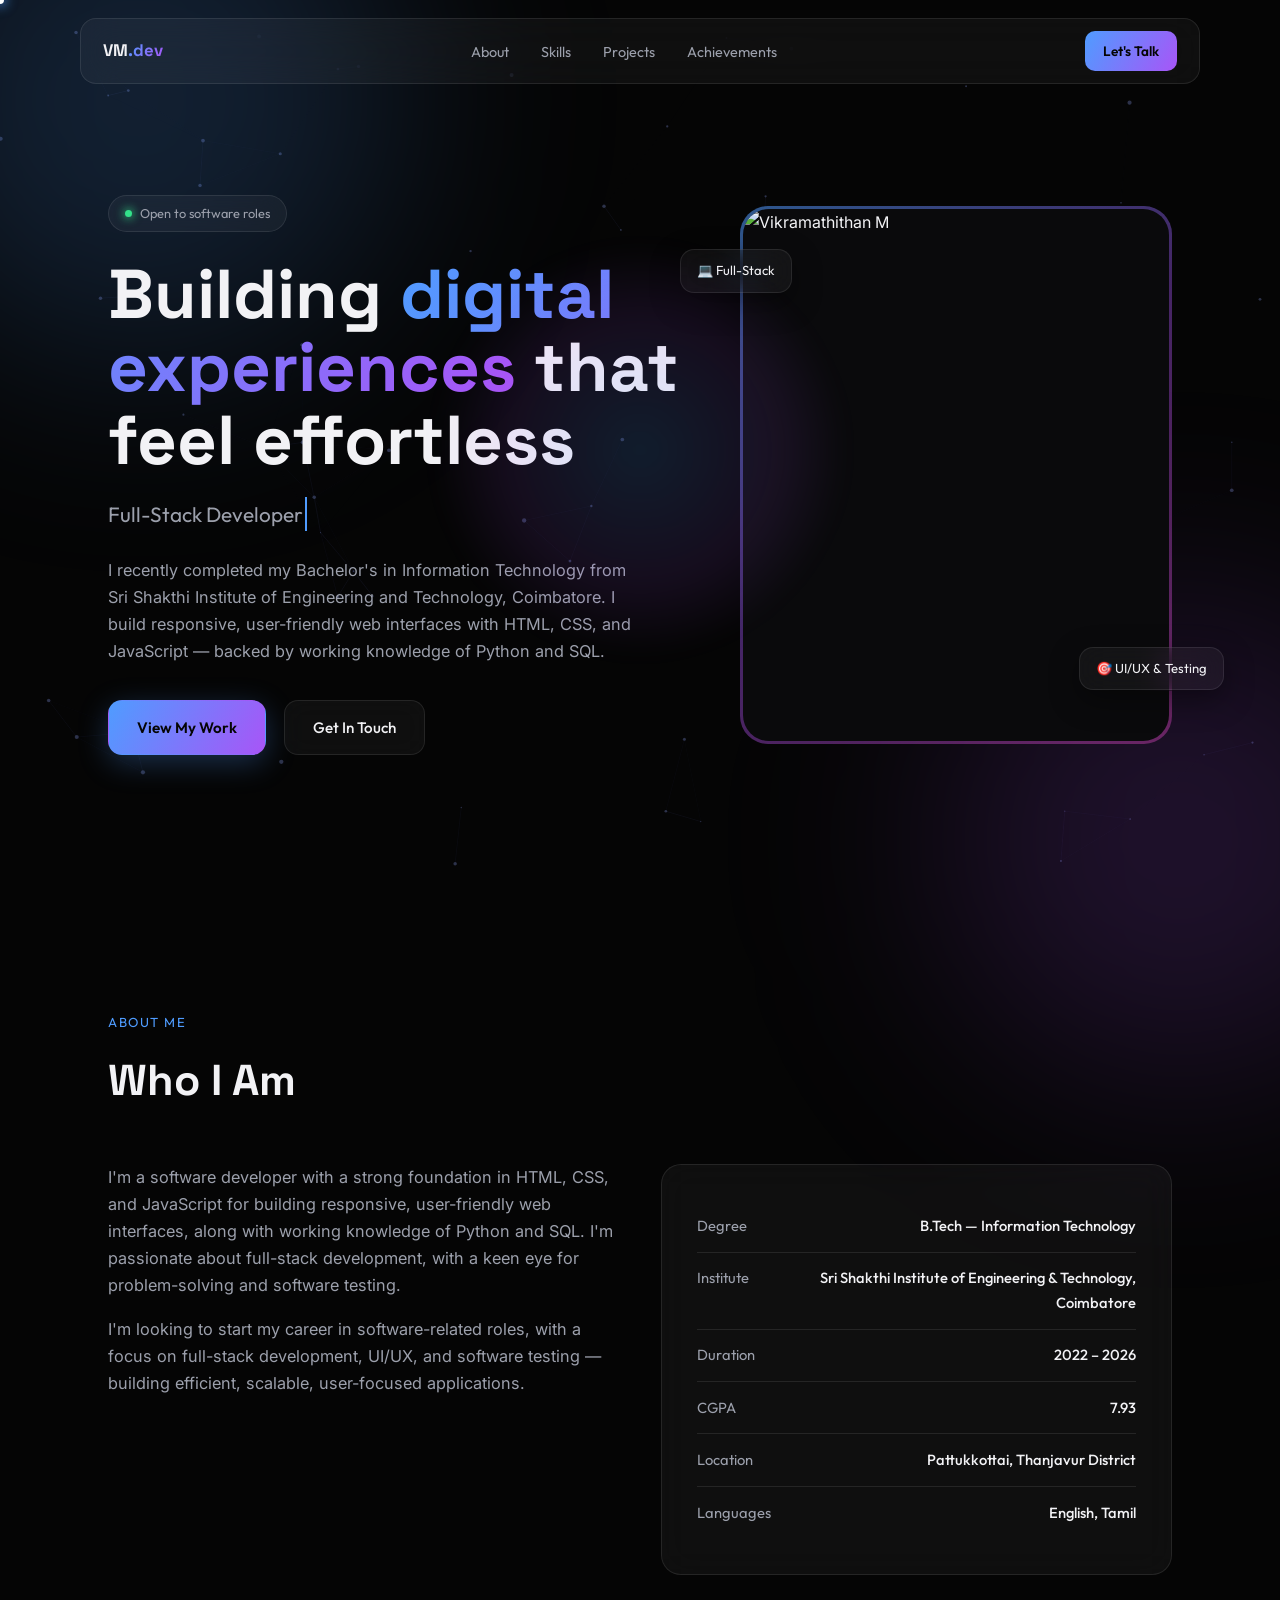
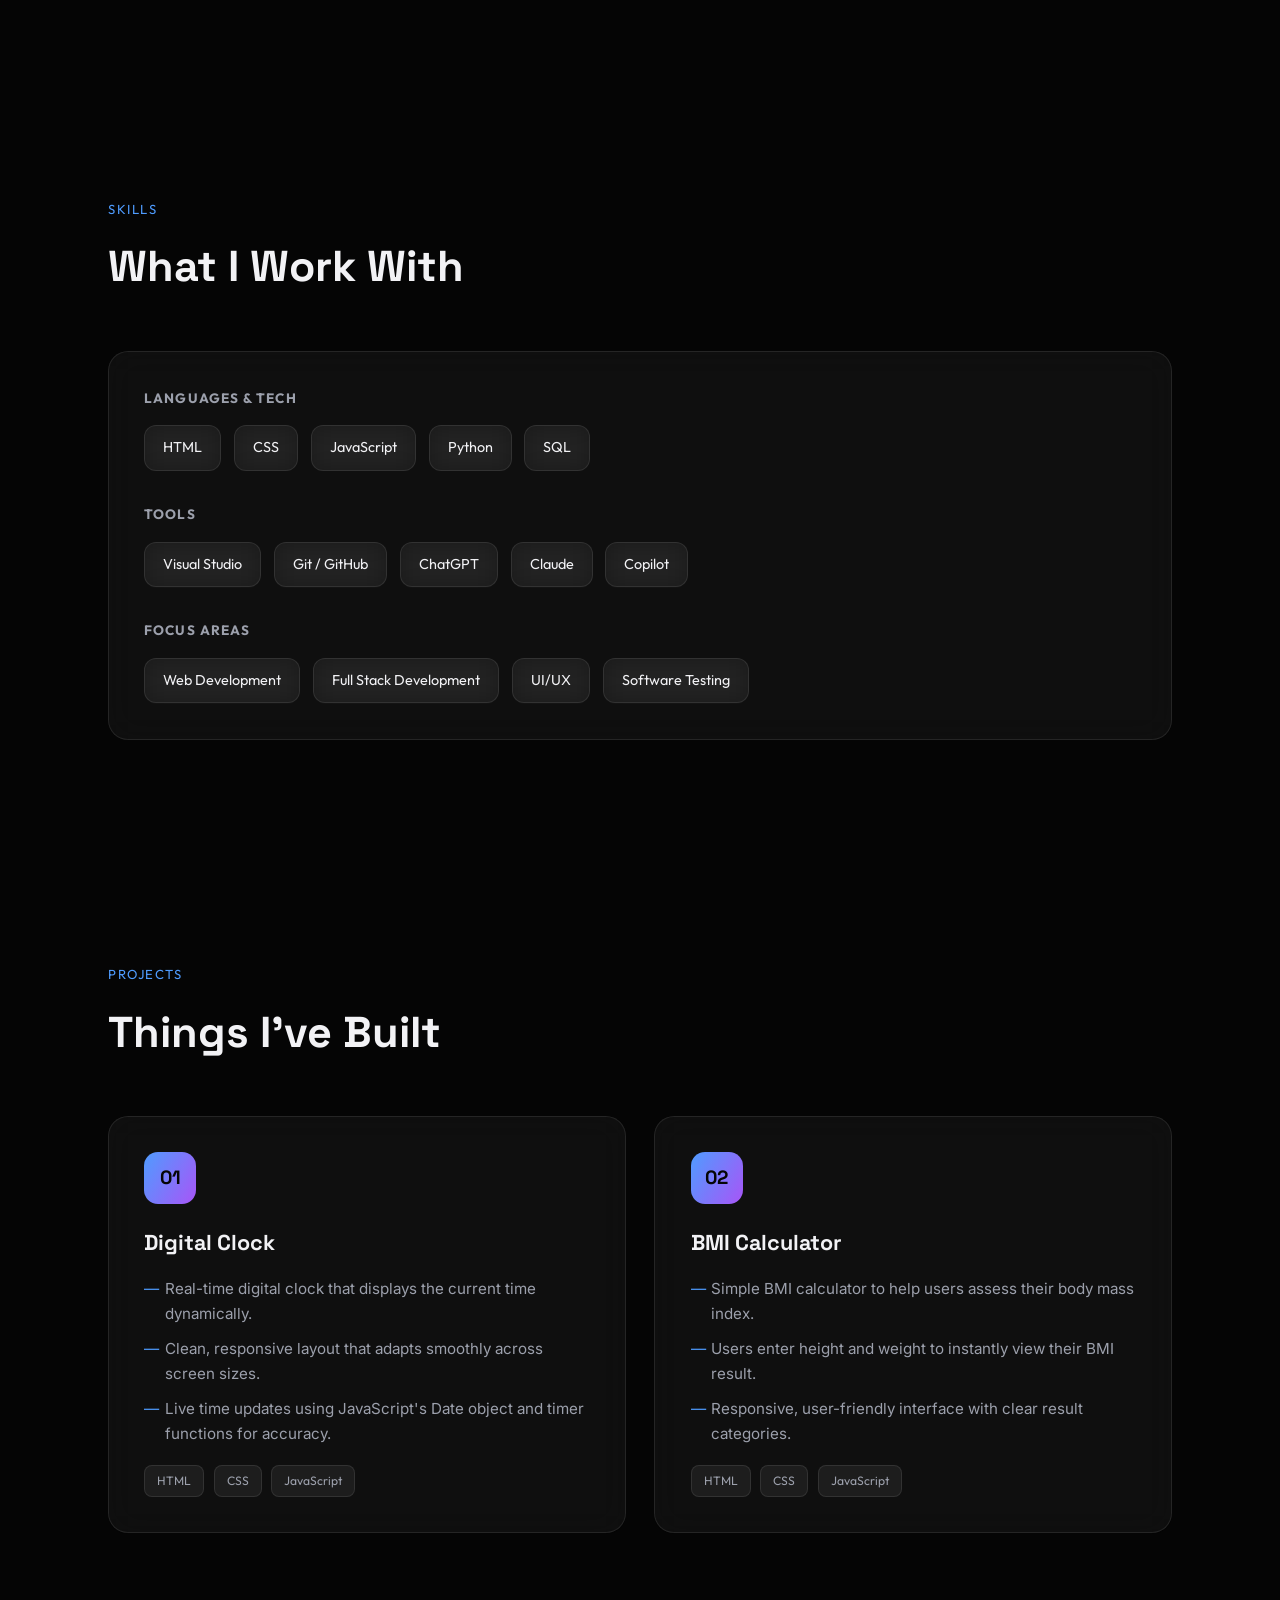
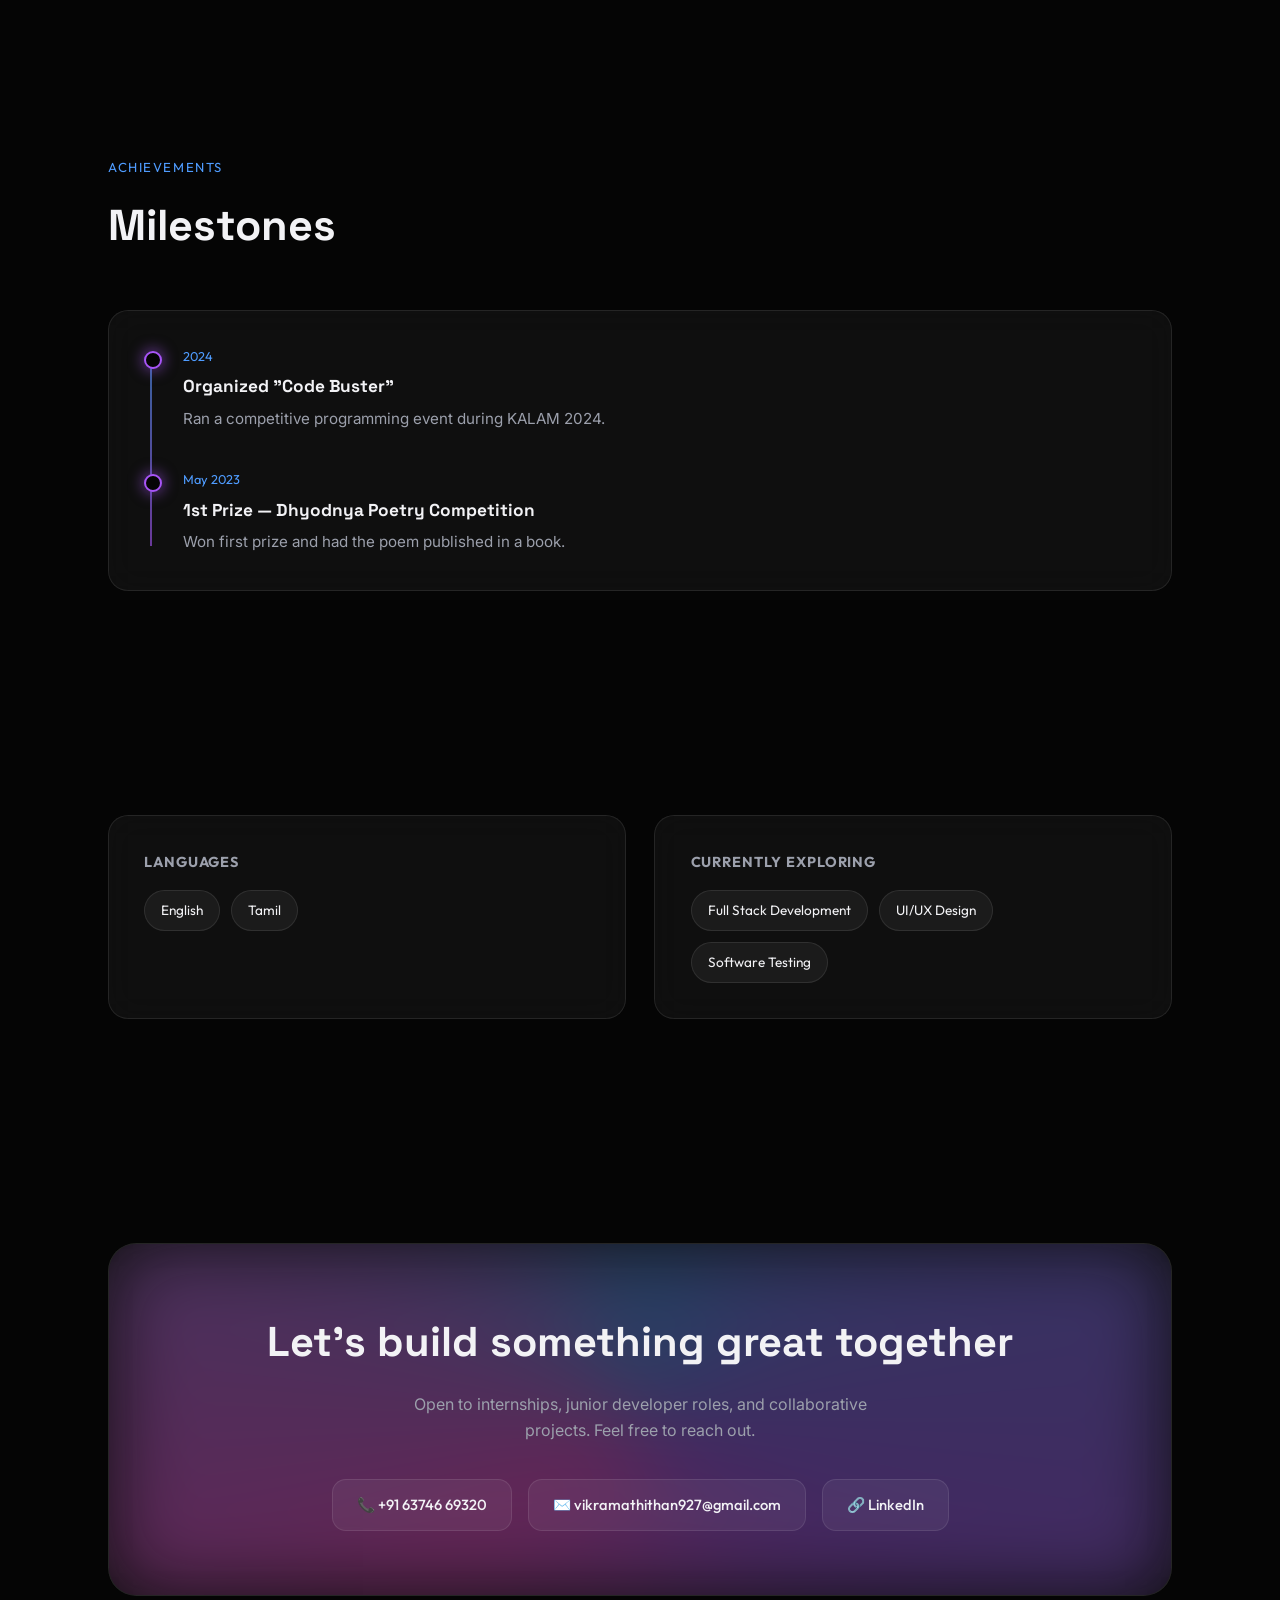
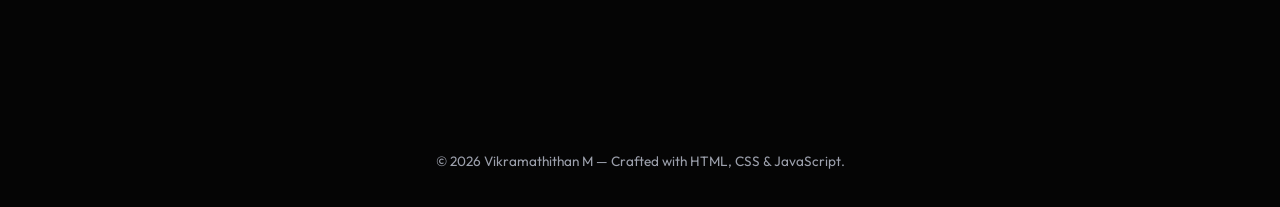
==== index.html @ 9dea633d "Add files via upload" ====
<!DOCTYPE html>
<html lang="en">
<head>
<meta charset="UTF-8">
<meta name="viewport" content="width=device-width, initial-scale=1.0">
<title>Vikramathithan M — Software Developer</title>
<link rel="preconnect" href="https://fonts.googleapis.com">
<link href="https://fonts.googleapis.com/css2?family=Space+Grotesk:wght@500;600;700&family=Inter:wght@400;500;600&family=Outfit:wght@400;500;600&display=swap" rel="stylesheet">
<style>
  :root{
    --bg:#050505;
    --glass:rgba(255,255,255,0.045);
    --glass-strong:rgba(255,255,255,0.07);
    --border:rgba(255,255,255,0.09);
    --border-strong:rgba(255,255,255,0.16);
    --text:#F2F2F5;
    --text-dim:#9CA0AC;
    --blue:#4F9CFF;
    --purple:#A855F7;
    --pink:#FF4FD8;
    --grad: linear-gradient(120deg, var(--blue), var(--purple));
    --grad-full: linear-gradient(120deg, var(--blue), var(--purple), var(--pink));
    --radius: 20px;
  }
  *{ margin:0; padding:0; box-sizing:border-box; }
  html{ scroll-behavior:smooth; }
  body{
    background:var(--bg);
    color:var(--text);
    font-family:'Inter',sans-serif;
    line-height:1.65;
    overflow-x:hidden;
    cursor:none;
  }
  @media (hover:none), (pointer:coarse){
    body{ cursor:auto; }
    #cursorGlow, #cursorDot{ display:none; }
  }
  a{ color:inherit; text-decoration:none; }
  ::selection{ background:var(--purple); color:#fff; }
  .display{ font-family:'Space Grotesk',sans-serif; }
  .outfit{ font-family:'Outfit',sans-serif; }
  a:focus-visible, button:focus-visible{ outline:2px solid var(--blue); outline-offset:3px; border-radius:6px; }

  .wrap{ max-width:1120px; margin:0 auto; padding:0 28px; position:relative; z-index:2; }

  /* ---------- CURSOR ---------- */
  #cursorGlow{
    position:fixed; top:0; left:0; width:420px; height:420px;
    border-radius:50%;
    background:radial-gradient(circle, rgba(79,156,255,0.16), rgba(168,85,247,0.10) 45%, transparent 70%);
    pointer-events:none; z-index:9998;
    transform:translate(-50%,-50%);
    transition:opacity .3s ease;
    filter:blur(10px);
  }
  #cursorDot{
    position:fixed; top:0; left:0; width:8px; height:8px; border-radius:50%;
    background:#fff; pointer-events:none; z-index:9999;
    transform:translate(-50%,-50%);
    box-shadow:0 0 12px 2px rgba(79,156,255,0.8);
    transition:transform .12s ease, width .2s ease, height .2s ease;
  }
  #cursorDot.grow{ width:34px; height:34px; background:rgba(255,255,255,0.15); backdrop-filter:blur(2px); }

  /* ---------- PARTICLE CANVAS ---------- */
  #particles{ position:fixed; inset:0; z-index:0; opacity:0.55; }

  /* ambient blobs */
  .blob{ position:fixed; border-radius:50%; filter:blur(110px); z-index:0; pointer-events:none; }
  .blob1{ width:520px; height:520px; background:rgba(79,156,255,0.18); top:-160px; left:-120px; }
  .blob2{ width:480px; height:480px; background:rgba(168,85,247,0.16); bottom:-180px; right:-140px; }

  /* ---------- NAV ---------- */
  header{
    position:fixed; top:0; left:0; right:0; z-index:100;
    padding:18px 0;
  }
  nav.wrap{
    display:flex; align-items:center; justify-content:space-between;
    background:var(--glass);
    border:1px solid var(--border);
    backdrop-filter:blur(18px);
    border-radius:16px;
    padding:12px 22px;
    max-width:1120px;
  }
  .logo{ font-family:'Space Grotesk',sans-serif; font-weight:700; font-size:1.05rem; }
  .logo span{
    background:var(--grad); -webkit-background-clip:text; background-clip:text; color:transparent;
  }
  .nav-links{ display:flex; gap:2rem; list-style:none; }
  .nav-links a{
    font-family:'Outfit',sans-serif; font-size:0.9rem; color:var(--text-dim); transition:color .25s ease;
  }
  .nav-links a:hover{ color:var(--text); }
  .nav-cta{
    font-family:'Outfit',sans-serif; font-size:0.85rem; font-weight:500;
    padding:9px 18px; border-radius:10px;
    background:var(--grad); color:#050505; font-weight:600;
  }
  .burger{ display:none; flex-direction:column; gap:5px; background:none; border:none; cursor:pointer; padding:6px; }
  .burger span{ width:22px; height:2px; background:var(--text); display:block; }

  /* ---------- HERO ---------- */
  .hero{ min-height:100vh; display:flex; align-items:center; padding-top:110px; padding-bottom:60px; position:relative; }
  .hero-inner{ display:grid; grid-template-columns:1.15fr 0.85fr; gap:3rem; align-items:center; }

  .badge{
    display:inline-flex; align-items:center; gap:8px;
    font-family:'Outfit',sans-serif; font-size:0.8rem; color:var(--text-dim);
    background:var(--glass); border:1px solid var(--border); backdrop-filter:blur(12px);
    padding:7px 16px; border-radius:999px; margin-bottom:1.6rem;
  }
  .badge .dot{ width:7px; height:7px; border-radius:50%; background:#33E28A; box-shadow:0 0 8px 2px rgba(51,226,138,0.6); animation:pulse 2s infinite; }
  @keyframes pulse{ 0%{box-shadow:0 0 0 0 rgba(51,226,138,0.5);} 70%{box-shadow:0 0 0 10px rgba(51,226,138,0);} 100%{box-shadow:0 0 0 0 rgba(51,226,138,0);} }

  .hero h1{
    font-family:'Space Grotesk',sans-serif;
    font-size:clamp(2.4rem, 5.4vw, 4.4rem);
    font-weight:700; line-height:1.06; margin-bottom:1.2rem;
  }
  .hero h1 .grad-text{
    background:var(--grad-full); background-size:200% auto;
    -webkit-background-clip:text; background-clip:text; color:transparent;
    animation:gradShift 6s ease infinite;
  }
  @keyframes gradShift{ 0%{background-position:0% center;} 50%{background-position:100% center;} 100%{background-position:0% center;} }

  .typewrap{ font-family:'Outfit',sans-serif; font-size:clamp(1rem,2.1vw,1.3rem); color:var(--text-dim); margin-bottom:1.6rem; min-height:1.6em; }
  .typewrap .cur{ display:inline-block; width:2px; background:var(--blue); margin-left:2px; animation:blink 0.9s steps(1) infinite; }
  @keyframes blink{ 50%{ opacity:0; } }

  .hero p.desc{ max-width:54ch; color:var(--text-dim); margin-bottom:2.2rem; font-size:1.02rem; }

  .btn-row{ display:flex; gap:1.1rem; flex-wrap:wrap; }
  .btn{
    position:relative; display:inline-flex; align-items:center; gap:8px;
    font-family:'Outfit',sans-serif; font-weight:500; font-size:0.95rem;
    padding:14px 28px; border-radius:14px; cursor:pointer; border:1px solid transparent;
    transition:transform .25s ease, box-shadow .25s ease;
  }
  .btn-primary{ background:var(--grad); color:#050505; font-weight:600; box-shadow:0 8px 30px rgba(79,156,255,0.28); }
  .btn-primary:hover{ box-shadow:0 12px 38px rgba(168,85,247,0.4); }
  .btn-outline{ background:var(--glass); border-color:var(--border); color:var(--text); backdrop-filter:blur(12px); }
  .btn-outline:hover{ border-color:var(--border-strong); }

  /* hero photo card */
  .photo-card{
    position:relative; border-radius:28px; padding:3px;
    background:linear-gradient(140deg, rgba(79,156,255,0.55), rgba(168,85,247,0.4), rgba(255,79,216,0.35));
    animation:glowRotate 8s linear infinite;
  }
  @keyframes glowRotate{
    0%{ filter:hue-rotate(0deg); } 100%{ filter:hue-rotate(360deg); }
  }
  .photo-inner{
    border-radius:26px; overflow:hidden; background:#0A0A0C;
  }
  .photo-inner img{ width:100%; display:block; aspect-ratio:4/5; object-fit:cover; object-position:top center; }
  .float-chip{
    position:absolute; background:var(--glass); border:1px solid var(--border);
    backdrop-filter:blur(16px); border-radius:14px; padding:10px 16px;
    font-family:'Outfit',sans-serif; font-size:0.82rem;
    box-shadow:0 10px 30px rgba(0,0,0,0.4);
    animation:floaty 5s ease-in-out infinite;
  }
  .chip-a{ top:8%; left:-14%; animation-delay:0s; }
  .chip-b{ bottom:10%; right:-12%; animation-delay:-2.5s; }
  @keyframes floaty{ 0%,100%{ transform:translateY(0); } 50%{ transform:translateY(-14px); } }

  /* ---------- SECTIONS ---------- */
  section{ padding:7rem 0; position:relative; }
  .section-head{ margin-bottom:3rem; text-align:left; }
  .kicker{
    font-family:'Outfit',sans-serif; font-size:0.82rem; letter-spacing:0.12em; text-transform:uppercase;
    color:var(--blue); display:block; margin-bottom:0.7rem;
  }
  .section-head h2{ font-family:'Space Grotesk',sans-serif; font-size:clamp(1.9rem,3.6vw,2.7rem); font-weight:700; }

  .reveal{ opacity:0; transform:translateY(30px); transition:opacity .7s ease, transform .7s ease; }
  .reveal.in{ opacity:1; transform:translateY(0); }

  .glass-card{
    background:var(--glass); border:1px solid var(--border); backdrop-filter:blur(16px);
    border-radius:var(--radius); padding:2.2rem;
    transition:border-color .3s ease, transform .3s ease, box-shadow .3s ease;
  }
  .glass-card:hover{ border-color:var(--border-strong); }

  /* ---------- ABOUT ---------- */
  .about-grid{ display:grid; grid-template-columns:1fr 1fr; gap:2.6rem; align-items:start; }
  .about-grid p{ color:var(--text-dim); margin-bottom:1.1rem; font-size:1.02rem; }
  .info-row{ display:flex; justify-content:space-between; padding:0.85rem 0; border-bottom:1px solid var(--border); font-family:'Outfit',sans-serif; font-size:0.92rem; }
  .info-row:last-child{ border-bottom:none; }
  .info-row span:first-child{ color:var(--text-dim); }
  .info-row span:last-child{ font-weight:500; text-align:right; }

  /* ---------- SKILLS ---------- */
  .skill-group{ margin-bottom:2rem; }
  .skill-group:last-child{ margin-bottom:0; }
  .skill-group h3{ font-family:'Outfit',sans-serif; font-size:0.85rem; text-transform:uppercase; letter-spacing:0.08em; color:var(--text-dim); margin-bottom:1rem; }
  .chips{ display:flex; flex-wrap:wrap; gap:0.8rem; }
  .chip{
    font-family:'Outfit',sans-serif; font-size:0.9rem;
    background:var(--glass); border:1px solid var(--border); backdrop-filter:blur(12px);
    padding:10px 18px; border-radius:12px;
    transition:transform .25s ease, border-color .25s ease, box-shadow .25s ease;
  }
  .chip:hover{ transform:translateY(-4px); border-color:var(--blue); box-shadow:0 10px 26px rgba(79,156,255,0.18); }
  .chip.tool:hover{ border-color:var(--purple); box-shadow:0 10px 26px rgba(168,85,247,0.18); }

  /* ---------- PROJECTS: 3D TILT ---------- */
  .project-grid{ display:grid; grid-template-columns:repeat(2,1fr); gap:1.8rem; perspective:1200px; }
  .tilt-card{
    background:var(--glass); border:1px solid var(--border); backdrop-filter:blur(16px);
    border-radius:var(--radius); padding:2.2rem; position:relative; overflow:hidden;
    transform-style:preserve-3d; transition:transform .12s ease, border-color .3s ease, box-shadow .3s ease;
  }
  .tilt-card::before{
    content:''; position:absolute; inset:0; border-radius:var(--radius); padding:1px;
    background:var(--grad); opacity:0; transition:opacity .3s ease;
    -webkit-mask:linear-gradient(#fff 0 0) content-box, linear-gradient(#fff 0 0);
    -webkit-mask-composite:xor; mask-composite:exclude; pointer-events:none;
  }
  .tilt-card:hover::before{ opacity:1; }
  .tilt-card:hover{ box-shadow:0 24px 60px rgba(0,0,0,0.5); }
  .tilt-inner{ transform:translateZ(30px); }
  .proj-icon{
    width:52px; height:52px; border-radius:14px; margin-bottom:1.3rem;
    background:var(--grad); display:flex; align-items:center; justify-content:center;
    font-family:'Space Grotesk',sans-serif; font-weight:700; color:#050505; font-size:1.2rem;
  }
  .tilt-card h3{ font-family:'Space Grotesk',sans-serif; font-size:1.35rem; margin-bottom:1rem; }
  .tilt-card ul{ list-style:none; color:var(--text-dim); font-size:0.95rem; margin-bottom:1.2rem; }
  .tilt-card li{ position:relative; padding-left:1.3rem; margin-bottom:0.6rem; }
  .tilt-card li::before{ content:'—'; position:absolute; left:0; color:var(--blue); }
  .tag-row{ display:flex; gap:0.6rem; flex-wrap:wrap; }
  .tag{
    font-family:'Outfit',sans-serif; font-size:0.76rem; padding:5px 12px; border-radius:8px;
    background:rgba(255,255,255,0.06); border:1px solid var(--border); color:var(--text-dim);
  }

  /* ---------- ACHIEVEMENTS ---------- */
  .timeline{ position:relative; padding-left:2.4rem; }
  .timeline::before{ content:''; position:absolute; left:6px; top:8px; bottom:8px; width:2px; background:var(--grad); opacity:0.6; }
  .t-item{ position:relative; padding-bottom:2.4rem; }
  .t-item:last-child{ padding-bottom:0; }
  .t-item::before{
    content:''; position:absolute; left:-2.4rem; top:5px; width:14px; height:14px; border-radius:50%;
    background:#050505; border:2px solid var(--purple); box-shadow:0 0 14px 2px rgba(168,85,247,0.5);
  }
  .t-date{ font-family:'Outfit',sans-serif; font-size:0.8rem; color:var(--blue); display:block; margin-bottom:0.35rem; }
  .t-item h4{ font-family:'Space Grotesk',sans-serif; font-size:1.08rem; margin-bottom:0.3rem; }
  .t-item p{ color:var(--text-dim); font-size:0.95rem; }

  /* ---------- INTERESTS ---------- */
  .split-two{ display:grid; grid-template-columns:1fr 1fr; gap:1.8rem; }
  .pill-list{ display:flex; flex-wrap:wrap; gap:0.7rem; }
  .pill{
    font-family:'Outfit',sans-serif; font-size:0.85rem; padding:8px 16px; border-radius:999px;
    background:rgba(255,255,255,0.05); border:1px solid var(--border);
  }

  /* ---------- CONTACT ---------- */
  .contact-card{
    text-align:center; padding:4rem 2.5rem; position:relative; overflow:hidden;
    background:var(--glass); border:1px solid var(--border); backdrop-filter:blur(20px); border-radius:28px;
  }
  .contact-card::before{
    content:''; position:absolute; inset:-2px; z-index:-1; border-radius:28px;
    background:conic-gradient(from 0deg, var(--blue), var(--purple), var(--pink), var(--blue));
    filter:blur(40px); opacity:0.35;
  }
  .contact-card h2{ font-family:'Space Grotesk',sans-serif; font-size:clamp(1.8rem,4vw,2.6rem); margin-bottom:0.9rem; }
  .contact-card p{ color:var(--text-dim); max-width:52ch; margin:0 auto 2.2rem; }
  .contact-links{ display:flex; gap:1rem; justify-content:center; flex-wrap:wrap; }
  .contact-links a{
    font-family:'Outfit',sans-serif; font-size:0.92rem; font-weight:500;
    background:rgba(255,255,255,0.06); border:1px solid var(--border);
    padding:13px 24px; border-radius:14px; display:inline-flex; align-items:center; gap:8px;
    transition:transform .25s ease, border-color .25s ease;
  }
  .contact-links a:hover{ transform:translateY(-4px); border-color:var(--blue); }

  footer{ text-align:center; padding:2.6rem 0 2.2rem; color:var(--text-dim); font-size:0.85rem; font-family:'Outfit',sans-serif; }

  /* ---------- RESPONSIVE ---------- */
  @media (max-width:900px){
    .nav-links{ display:none; }
    .burger{ display:flex; }
    .hero-inner{ grid-template-columns:1fr; text-align:center; }
    .hero p.desc{ margin-left:auto; margin-right:auto; }
    .btn-row{ justify-content:center; }
    .photo-card{ max-width:320px; margin:0 auto; order:-1; }
    .float-chip{ display:none; }
    .about-grid, .split-two{ grid-template-columns:1fr; }
    .project-grid{ grid-template-columns:1fr; }
  }

  @media (prefers-reduced-motion: reduce){
    *{ animation-duration:0.001s !important; transition-duration:0.001s !important; }
  }
</style>
</head>
<body>

<div id="cursorGlow"></div>
<div id="cursorDot"></div>
<canvas id="particles"></canvas>
<div class="blob blob1"></div>
<div class="blob blob2"></div>

<header>
  <nav class="wrap">
    <div class="logo">VM<span>.dev</span></div>
    <ul class="nav-links">
      <li><a href="#about">About</a></li>
      <li><a href="#skills">Skills</a></li>
      <li><a href="#projects">Projects</a></li>
      <li><a href="#achievements">Achievements</a></li>
    </ul>
    <a href="#contact" class="nav-cta magnetic">Let's Talk</a>
  </nav>
</header>

<section class="hero" id="top">
  <div class="wrap hero-inner">
    <div>
      <span class="badge"><span class="dot"></span>Open to software roles</span>
      <h1>Building <span class="grad-text">digital experiences</span> that feel effortless</h1>
      <div class="typewrap"><span id="typed"></span><span class="cur">&nbsp;</span></div>
      <p class="desc">I recently completed my Bachelor's in Information Technology from Sri Shakthi Institute of Engineering and Technology, Coimbatore. I build responsive, user-friendly web interfaces with HTML, CSS, and JavaScript — backed by working knowledge of Python and SQL.</p>
      <div class="btn-row">
        <a href="#projects" class="btn btn-primary magnetic">View My Work</a>
        <a href="#contact" class="btn btn-outline magnetic">Get In Touch</a>
      </div>
    </div>

    <div class="photo-card">
      <div class="photo-inner">
        <img src="profile.jpg" alt="Vikramathithan M">
      </div>
      <div class="float-chip chip-a">💻 Full-Stack</div>
      <div class="float-chip chip-b">🎯 UI/UX &amp; Testing</div>
    </div>
  </div>
</section>

<section id="about">
  <div class="wrap">
    <div class="section-head reveal">
      <span class="kicker">About Me</span>
      <h2>Who I Am</h2>
    </div>
    <div class="about-grid">
      <div class="reveal">
        <p>I'm a software developer with a strong foundation in HTML, CSS, and JavaScript for building responsive, user-friendly web interfaces, along with working knowledge of Python and SQL. I'm passionate about full-stack development, with a keen eye for problem-solving and software testing.</p>
        <p>I'm looking to start my career in software-related roles, with a focus on full-stack development, UI/UX, and software testing — building efficient, scalable, user-focused applications.</p>
      </div>
      <div class="glass-card reveal">
        <div class="info-row"><span>Degree</span><span>B.Tech — Information Technology</span></div>
        <div class="info-row"><span>Institute</span><span>Sri Shakthi Institute of Engineering &amp; Technology, Coimbatore</span></div>
        <div class="info-row"><span>Duration</span><span>2022 – 2026</span></div>
        <div class="info-row"><span>CGPA</span><span>7.93</span></div>
        <div class="info-row"><span>Location</span><span>Pattukkottai, Thanjavur District</span></div>
        <div class="info-row"><span>Languages</span><span>English, Tamil</span></div>
      </div>
    </div>
  </div>
</section>

<section id="skills">
  <div class="wrap">
    <div class="section-head reveal">
      <span class="kicker">Skills</span>
      <h2>What I Work With</h2>
    </div>
    <div class="glass-card reveal">
      <div class="skill-group">
        <h3>Languages &amp; Tech</h3>
        <div class="chips">
          <span class="chip">HTML</span>
          <span class="chip">CSS</span>
          <span class="chip">JavaScript</span>
          <span class="chip">Python</span>
          <span class="chip">SQL</span>
        </div>
      </div>
      <div class="skill-group">
        <h3>Tools</h3>
        <div class="chips">
          <span class="chip tool">Visual Studio</span>
          <span class="chip tool">Git / GitHub</span>
          <span class="chip tool">ChatGPT</span>
          <span class="chip tool">Claude</span>
          <span class="chip tool">Copilot</span>
        </div>
      </div>
      <div class="skill-group">
        <h3>Focus Areas</h3>
        <div class="chips">
          <span class="chip">Web Development</span>
          <span class="chip">Full Stack Development</span>
          <span class="chip">UI/UX</span>
          <span class="chip">Software Testing</span>
        </div>
      </div>
    </div>
  </div>
</section>

<section id="projects">
  <div class="wrap">
    <div class="section-head reveal">
      <span class="kicker">Projects</span>
      <h2>Things I've Built</h2>
    </div>
    <div class="project-grid">
      <div class="tilt-card reveal">
        <div class="tilt-inner">
          <div class="proj-icon">01</div>
          <h3>Digital Clock</h3>
          <ul>
            <li>Real-time digital clock that displays the current time dynamically.</li>
            <li>Clean, responsive layout that adapts smoothly across screen sizes.</li>
            <li>Live time updates using JavaScript's Date object and timer functions for accuracy.</li>
          </ul>
          <div class="tag-row"><span class="tag">HTML</span><span class="tag">CSS</span><span class="tag">JavaScript</span></div>
        </div>
      </div>
      <div class="tilt-card reveal">
        <div class="tilt-inner">
          <div class="proj-icon">02</div>
          <h3>BMI Calculator</h3>
          <ul>
            <li>Simple BMI calculator to help users assess their body mass index.</li>
            <li>Users enter height and weight to instantly view their BMI result.</li>
            <li>Responsive, user-friendly interface with clear result categories.</li>
          </ul>
          <div class="tag-row"><span class="tag">HTML</span><span class="tag">CSS</span><span class="tag">JavaScript</span></div>
        </div>
      </div>
    </div>
  </div>
</section>

<section id="achievements">
  <div class="wrap">
    <div class="section-head reveal">
      <span class="kicker">Achievements</span>
      <h2>Milestones</h2>
    </div>
    <div class="glass-card reveal">
      <div class="timeline">
        <div class="t-item">
          <span class="t-date">2024</span>
          <h4>Organized "Code Buster"</h4>
          <p>Ran a competitive programming event during KALAM 2024.</p>
        </div>
        <div class="t-item">
          <span class="t-date">May 2023</span>
          <h4>1st Prize — Dhyodnya Poetry Competition</h4>
          <p>Won first prize and had the poem published in a book.</p>
        </div>
      </div>
    </div>
  </div>
</section>

<section>
  <div class="wrap split-two reveal">
    <div class="glass-card">
      <h3 style="font-family:'Outfit',sans-serif; font-size:0.9rem; color:var(--text-dim); margin-bottom:1rem; text-transform:uppercase; letter-spacing:0.06em;">Languages</h3>
      <div class="pill-list">
        <span class="pill">English</span>
        <span class="pill">Tamil</span>
      </div>
    </div>
    <div class="glass-card">
      <h3 style="font-family:'Outfit',sans-serif; font-size:0.9rem; color:var(--text-dim); margin-bottom:1rem; text-transform:uppercase; letter-spacing:0.06em;">Currently Exploring</h3>
      <div class="pill-list">
        <span class="pill">Full Stack Development</span>
        <span class="pill">UI/UX Design</span>
        <span class="pill">Software Testing</span>
      </div>
    </div>
  </div>
</section>

<section id="contact">
  <div class="wrap">
    <div class="contact-card reveal">
      <h2>Let's build something great <span class="grad-text">together</span></h2>
      <p>Open to internships, junior developer roles, and collaborative projects. Feel free to reach out.</p>
      <div class="contact-links">
        <a href="tel:+916374669320" class="magnetic">📞 +91 63746 69320</a>
        <a href="mailto:vikramathithan927@gmail.com" class="magnetic">✉️ vikramathithan927@gmail.com</a>
        <a href="#" id="linkedinLink" class="magnetic">🔗 LinkedIn</a>
      </div>
    </div>
  </div>
</section>

<footer>
  <div class="wrap">&copy; <span id="year"></span> Vikramathithan M — Crafted with HTML, CSS &amp; JavaScript.</div>
</footer>

<script>
document.getElementById('year').textContent = new Date().getFullYear();

/* ---------- Custom cursor ---------- */
const glow = document.getElementById('cursorGlow');
const dot = document.getElementById('cursorDot');
let mx = window.innerWidth/2, my = window.innerHeight/2;
let gx = mx, gy = my;
window.addEventListener('mousemove', e=>{
  mx = e.clientX; my = e.clientY;
  dot.style.left = mx+'px'; dot.style.top = my+'px';
});
document.querySelectorAll('a,button,.chip,.tilt-card').forEach(el=>{
  el.addEventListener('mouseenter', ()=>dot.classList.add('grow'));
  el.addEventListener('mouseleave', ()=>dot.classList.remove('grow'));
});
function animateGlow(){
  gx += (mx-gx)*0.08; gy += (my-gy)*0.08;
  glow.style.left = gx+'px'; glow.style.top = gy+'px';
  requestAnimationFrame(animateGlow);
}
animateGlow();

/* ---------- Magnetic buttons ---------- */
document.querySelectorAll('.magnetic').forEach(el=>{
  el.addEventListener('mousemove', e=>{
    const r = el.getBoundingClientRect();
    const relX = e.clientX - r.left - r.width/2;
    const relY = e.clientY - r.top - r.height/2;
    el.style.transform = `translate(${relX*0.25}px, ${relY*0.35}px)`;
  });
  el.addEventListener('mouseleave', ()=>{ el.style.transform = 'translate(0,0)'; });
});

/* ---------- 3D tilt on project cards ---------- */
document.querySelectorAll('.tilt-card').forEach(card=>{
  card.addEventListener('mousemove', e=>{
    const r = card.getBoundingClientRect();
    const px = (e.clientX - r.left)/r.width - 0.5;
    const py = (e.clientY - r.top)/r.height - 0.5;
    card.style.transform = `rotateY(${px*10}deg) rotateX(${-py*10}deg) scale(1.02)`;
  });
  card.addEventListener('mouseleave', ()=>{
    card.style.transform = 'rotateY(0) rotateX(0) scale(1)';
  });
});

/* ---------- Typing effect ---------- */
const phrases = ["Full-Stack Developer", "UI/UX Focused Builder", "Software Testing Enthusiast", "Problem Solver"];
const typedEl = document.getElementById('typed');
let pIndex=0, cIndex=0, deleting=false;
function typeLoop(){
  const current = phrases[pIndex];
  if(!deleting){
    cIndex++;
    typedEl.textContent = current.slice(0,cIndex);
    if(cIndex===current.length){ deleting=true; setTimeout(typeLoop,1300); return; }
  } else {
    cIndex--;
    typedEl.textContent = current.slice(0,cIndex);
    if(cIndex===0){ deleting=false; pIndex=(pIndex+1)%phrases.length; }
  }
  setTimeout(typeLoop, deleting?30:60);
}
typeLoop();

/* ---------- Scroll reveal ---------- */
const io = new IntersectionObserver(entries=>{
  entries.forEach(entry=>{
    if(entry.isIntersecting){ entry.target.classList.add('in'); io.unobserve(entry.target); }
  });
},{threshold:0.12});
document.querySelectorAll('.reveal').forEach(el=>io.observe(el));

/* ---------- Mobile nav (simple toggle, links hidden on mobile per CSS; contact CTA remains) ---------- */

/* ---------- Particle background ---------- */
const canvas = document.getElementById('particles');
const ctx = canvas.getContext('2d');
let W,H,particles;
function resize(){
  W = canvas.width = window.innerWidth;
  H = canvas.height = window.innerHeight * (document.body.scrollHeight/window.innerHeight > 3 ? 1 : 1);
  H = canvas.height = window.innerHeight;
}
resize();
window.addEventListener('resize', resize);

const COUNT = Math.min(70, Math.floor(window.innerWidth/18));
particles = Array.from({length:COUNT}, ()=>({
  x:Math.random()*W, y:Math.random()*H,
  vx:(Math.random()-0.5)*0.3, vy:(Math.random()-0.5)*0.3,
  r:Math.random()*1.6+0.6
}));

function drawParticles(){
  ctx.clearRect(0,0,W,H);
  particles.forEach(p=>{
    p.x += p.vx; p.y += p.vy;
    if(p.x<0||p.x>W) p.vx*=-1;
    if(p.y<0||p.y>H) p.vy*=-1;
    ctx.beginPath();
    ctx.arc(p.x,p.y,p.r,0,Math.PI*2);
    ctx.fillStyle = 'rgba(150,170,255,0.5)';
    ctx.fill();
  });
  for(let i=0;i<particles.length;i++){
    for(let j=i+1;j<particles.length;j++){
      const a=particles[i], b=particles[j];
      const d = Math.hypot(a.x-b.x, a.y-b.y);
      if(d<120){
        ctx.beginPath();
        ctx.moveTo(a.x,a.y); ctx.lineTo(b.x,b.y);
        ctx.strokeStyle = `rgba(140,150,255,${0.14*(1-d/120)})`;
        ctx.lineWidth = 1;
        ctx.stroke();
      }
    }
  }
  requestAnimationFrame(drawParticles);
}
drawParticles();

/* Respect reduced motion */
if(window.matchMedia('(prefers-reduced-motion: reduce)').matches){
  cancelAnimationFrame && (function(){})();
}
</script>

</body>
</html>
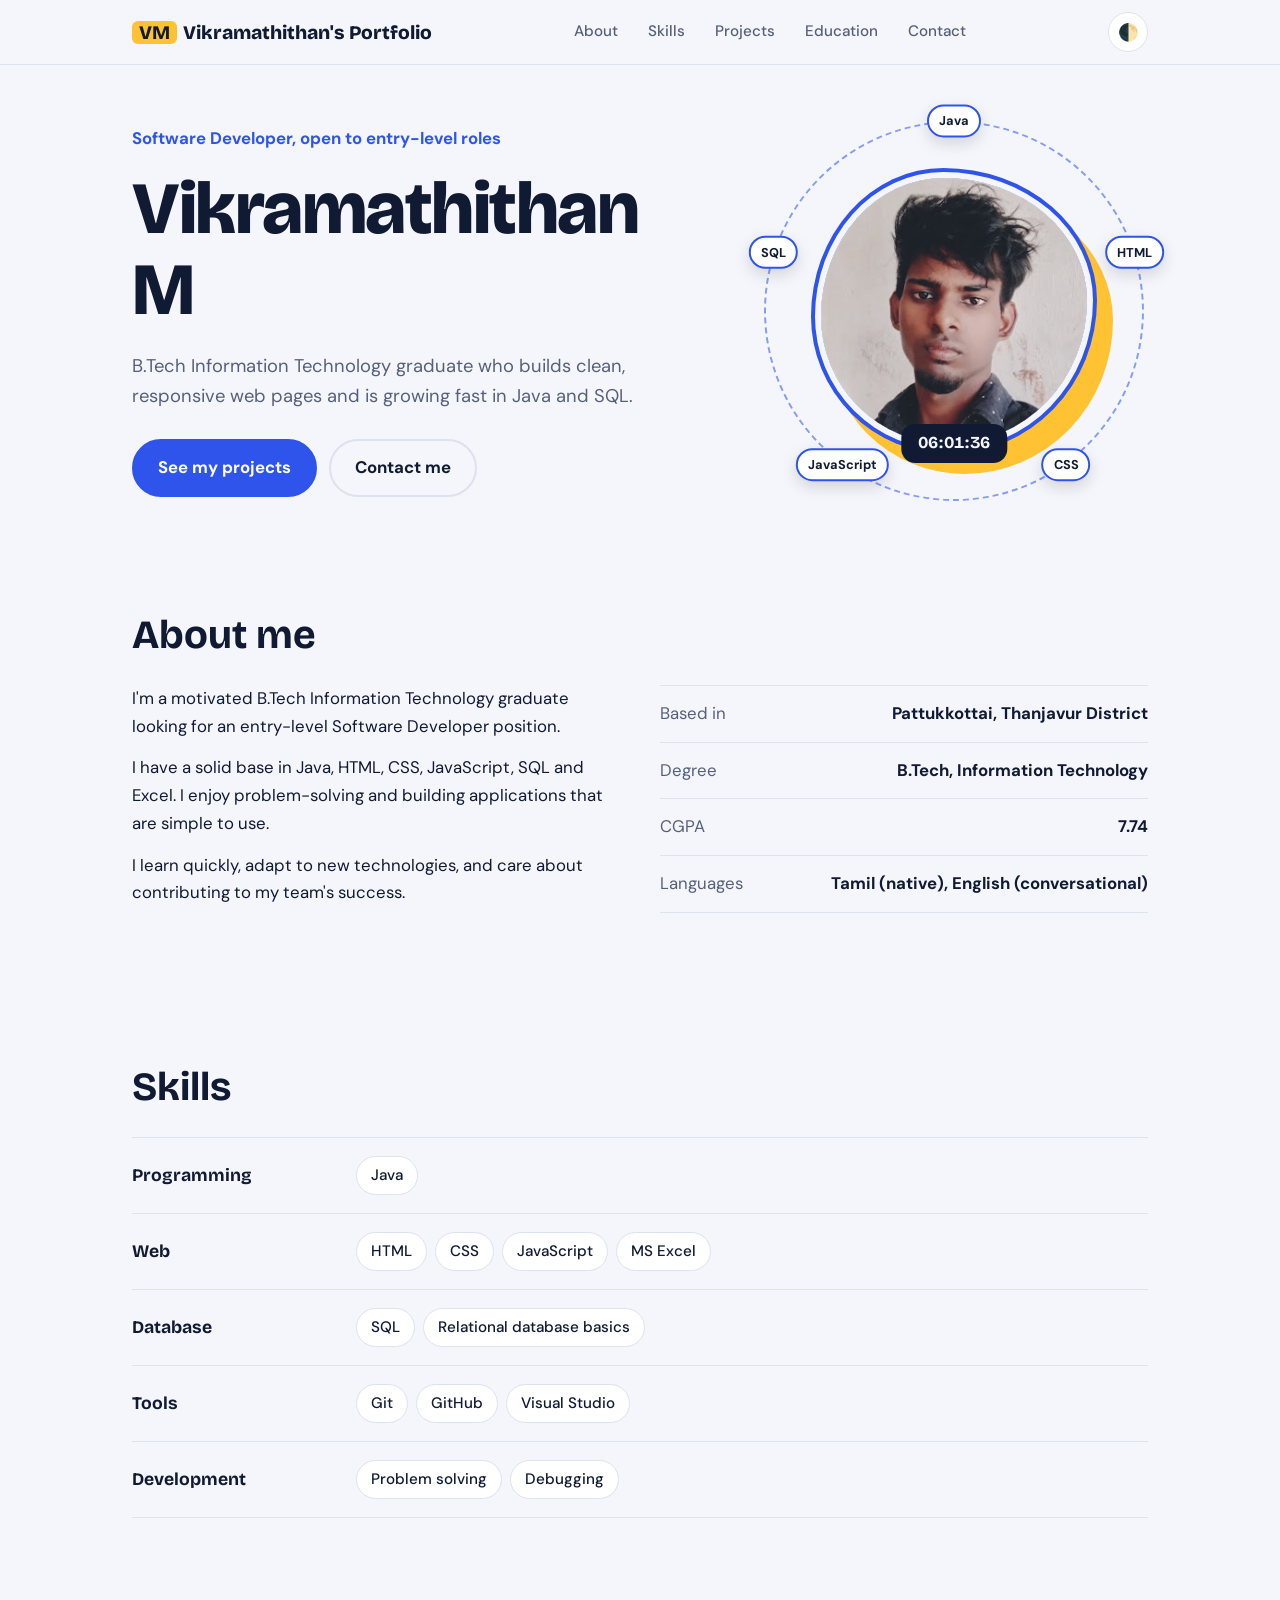
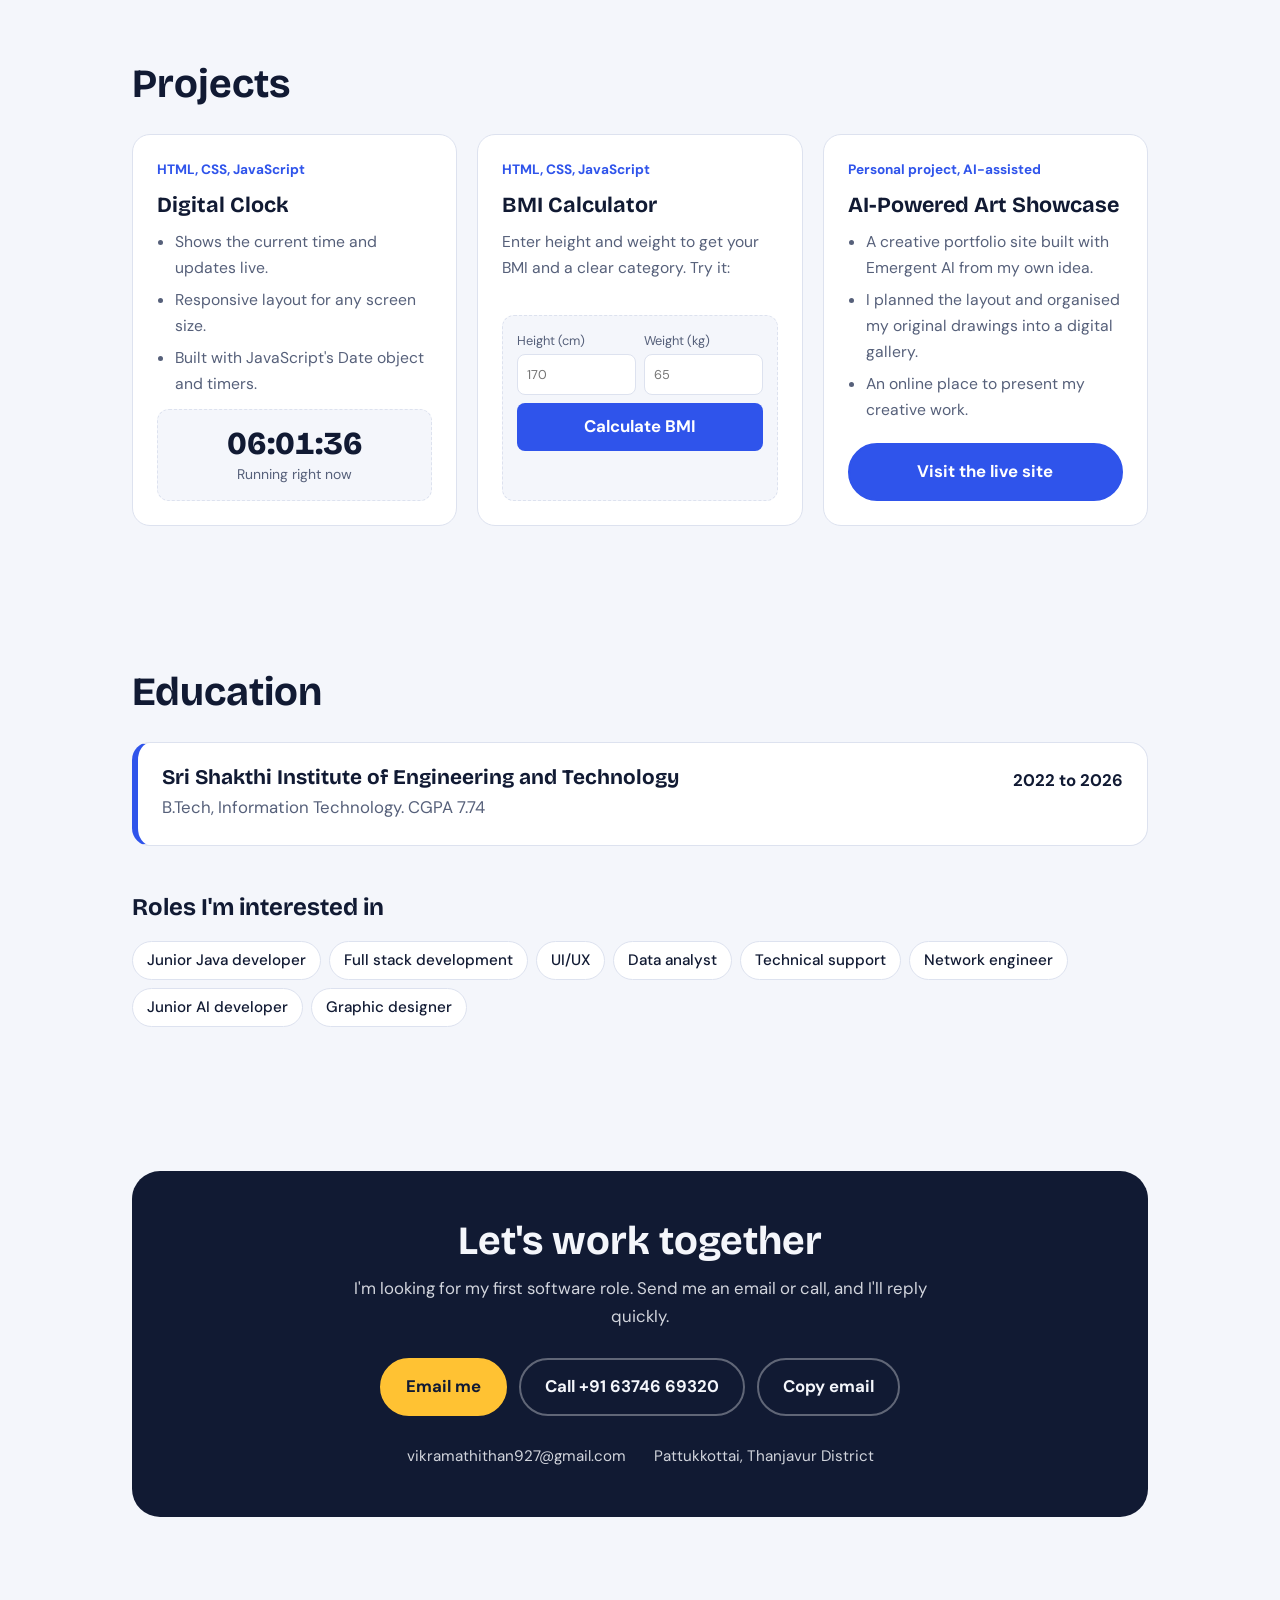
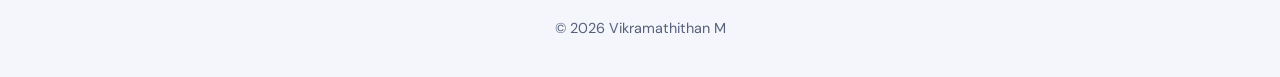
==== commit ee0f0995: "Revamp index.html for portfolio site Replaced the old HTML structure with a new layout for a portfol" ====
--- a/index.html
+++ b/index.html
@@ -1,4 +1,4 @@
-<!DOCTYPE html>
+<!-- <!DOCTYPE html>
 <html lang="en">
 <head>
 <meta charset="UTF-8">
@@ -636,4 +636,126 @@
 </script>
 
 </body>
+</html> -->
+
+<!DOCTYPE html>
+<html lang="en">
+<head>
+<meta charset="utf-8">
+<meta name="viewport" content="width=device-width, initial-scale=1, viewport-fit=cover">
+<title>Vikramathithan M | Software Developer</title>
+<link href="https://fonts.googleapis.com/css2?family=Bricolage+Grotesque:wght@600;800&family=DM+Sans:wght@400;500;700&display=swap" rel="stylesheet">
+<link rel="stylesheet" href="style.css">
+</head>
+<body>
+<header class="nav"><div class="wrap">
+<a class="logo" href="#top"><span>VM</span>Vikramathithan's Portfolio</a>
+<nav class="links" id="links" aria-label="Main">
+<a href="#about">About</a><a href="#skills">Skills</a><a href="#projects">Projects</a><a href="#education">Education</a><a href="#contact">Contact</a>
+</nav>
+<div style="display:flex;gap:8px">
+<button class="ib" id="theme" aria-label="Switch light or dark theme">🌓</button>
+<button class="ib" id="menu" aria-label="Open menu" aria-expanded="false">☰</button>
+</div></div></header>
+
+<main id="top">
+<section class="hero"><div class="wrap">
+<div>
+<p class="role">Software Developer, open to entry-level roles</p>
+<h1>Vikramathithan M</h1>
+<p class="lead">B.Tech Information Technology graduate who builds clean, responsive web pages and is growing fast in Java and SQL.</p>
+<div class="btns"><a class="btn p" href="#projects">See my projects</a><a class="btn s" href="#contact">Contact me</a></div>
+</div>
+<div class="orbit">
+<div class="ring"></div>
+<div class="spin">
+<div class="sat" style="--a:0deg"><span>Java</span></div>
+<div class="sat" style="--a:72deg"><span>HTML</span></div>
+<div class="sat" style="--a:144deg"><span>CSS</span></div>
+<div class="sat" style="--a:216deg"><span>JavaScript</span></div>
+<div class="sat" style="--a:288deg"><span>SQL</span></div>
+</div>
+<div class="face"><img src="vikram.jpg" alt="Portrait of Vikramathithan M" width="340" height="340"></div>
+<div class="clock" id="heroClock" aria-label="Current time">--:--:--</div>
+</div>
+</div></section>
+
+<section id="about"><div class="wrap">
+<h2>About me</h2>
+<div class="about">
+<div>
+<p>I'm a motivated B.Tech Information Technology graduate looking for an entry-level Software Developer position.</p>
+<p>I have a solid base in Java, HTML, CSS, JavaScript, SQL and Excel. I enjoy problem-solving and building applications that are simple to use.</p>
+<p>I learn quickly, adapt to new technologies, and care about contributing to my team's success.</p>
+</div>
+<ul class="facts">
+<li><span>Based in</span><b>Pattukkottai, Thanjavur District</b></li>
+<li><span>Degree</span><b>B.Tech, Information Technology</b></li>
+<li><span>CGPA</span><b>7.74</b></li>
+<li><span>Languages</span><b>Tamil (native), English (conversational)</b></li>
+</ul>
+</div></div></section>
+
+<section id="skills"><div class="wrap">
+<h2>Skills</h2>
+<div class="skills">
+<div class="sk"><h3>Programming</h3><div class="chips"><span class="chip">Java</span></div></div>
+<div class="sk"><h3>Web</h3><div class="chips"><span class="chip">HTML</span><span class="chip">CSS</span><span class="chip">JavaScript</span><span class="chip">MS Excel</span></div></div>
+<div class="sk"><h3>Database</h3><div class="chips"><span class="chip">SQL</span><span class="chip">Relational database basics</span></div></div>
+<div class="sk"><h3>Tools</h3><div class="chips"><span class="chip">Git</span><span class="chip">GitHub</span><span class="chip">Visual Studio</span></div></div>
+<div class="sk"><h3>Development</h3><div class="chips"><span class="chip">Problem solving</span><span class="chip">Debugging</span></div></div>
+</div></div></section>
+
+<section id="projects"><div class="wrap">
+<h2>Projects</h2>
+<div class="grid">
+<article class="card">
+<span class="tags">HTML, CSS, JavaScript</span>
+<h3>Digital Clock</h3>
+<ul><li>Shows the current time and updates live.</li><li>Responsive layout for any screen size.</li><li>Built with JavaScript's Date object and timers.</li></ul>
+<div class="live"><div class="big" id="miniClock">--:--:--</div><small>Running right now</small></div>
+</article>
+<article class="card">
+<span class="tags">HTML, CSS, JavaScript</span>
+<h3>BMI Calculator</h3>
+<p>Enter height and weight to get your BMI and a clear category. Try it:</p>
+<div class="live bmi">
+<label>Height (cm)<input id="h" type="number" inputmode="decimal" min="50" max="260" placeholder="170"></label>
+<label>Weight (kg)<input id="w" type="number" inputmode="decimal" min="10" max="400" placeholder="65"></label>
+<button id="calc" type="button">Calculate BMI</button>
+<div id="bmiOut" aria-live="polite"></div>
+</div>
+</article>
+<article class="card">
+<span class="tags">Personal project, AI-assisted</span>
+<h3>AI-Powered Art Showcase</h3>
+<ul><li>A creative portfolio site built with Emergent AI from my own idea.</li><li>I planned the layout and organised my original drawings into a digital gallery.</li><li>An online place to present my creative work.</li></ul>
+<a class="btn p" style="text-align:center;margin-top:auto" href="https://art-showcase-149.preview.emergentagent.com" target="_blank" rel="noopener">Visit the live site</a>
+</article>
+</div></div></section>
+
+<section id="education"><div class="wrap">
+<h2>Education</h2>
+<div class="edu"><div><h3>Sri Shakthi Institute of Engineering and Technology</h3><p>B.Tech, Information Technology. CGPA 7.74</p></div><b>2022 to 2026</b></div>
+<h2 style="margin:48px 0 20px;font-size:1.5rem">Roles I'm interested in</h2>
+<div class="chips">
+<span class="chip">Junior Java developer</span><span class="chip">Full stack development</span><span class="chip">UI/UX</span><span class="chip">Data analyst</span><span class="chip">Technical support</span><span class="chip">Network engineer</span><span class="chip">Junior AI developer</span><span class="chip">Graphic designer</span>
+</div></div></section>
+
+<section id="contact"><div class="wrap"><div class="contact">
+<h2>Let's work together</h2>
+<p>I'm looking for my first software role. Send me an email or call, and I'll reply quickly.</p>
+<div class="btns" style="justify-content:center">
+<a class="btn p" href="mailto:vikramathithan927@gmail.com">Email me</a>
+<a class="btn s" href="tel:+916374669320">Call +91 63746 69320</a>
+<button class="btn s" id="copy" type="button">Copy email</button>
+</div>
+<div class="info"><span>vikramathithan927@gmail.com</span><span>Pattukkottai, Thanjavur District</span></div>
+</div></div></section>
+</main>
+<footer>© 2026 Vikramathithan M</footer>
+
+<script src="script.js"></script>
+</body>
 </html>
+
--- a/style.css
+++ b/style.css
@@ -0,0 +1,81 @@
+:root{--bg:#f4f6fb;--surface:#fff;--ink:#111a33;--mute:#56607a;--line:#dde2ef;--acc:#2f54eb;--on:#fff;--hi:#ffc233;--r:18px;
+box-sizing:border-box;padding-top:env(safe-area-inset-top,0px);padding-bottom:env(safe-area-inset-bottom,0px)}
+@media (prefers-color-scheme:dark){:root:not([data-theme="light"]){--bg:#0e1424;--surface:#161e33;--ink:#eaeefb;--mute:#97a2c0;--line:#27324f;--acc:#8aa2ff;--on:#0e1424}}
+:root[data-theme="dark"]{--bg:#0e1424;--surface:#161e33;--ink:#eaeefb;--mute:#97a2c0;--line:#27324f;--acc:#8aa2ff;--on:#0e1424}
+html,body{overflow-x:clip}
+html{scroll-behavior:smooth;scroll-padding-top:calc(env(safe-area-inset-top,0px) + 72px)}
+*,*::before,*::after{box-sizing:border-box}
+body{margin:0;background:var(--bg);color:var(--ink);font:400 1.05rem/1.65 "DM Sans",system-ui,sans-serif}
+h1,h2,h3{font-family:"Bricolage Grotesque","DM Sans",system-ui,sans-serif;line-height:1.1;margin:0}
+a{color:inherit}
+:focus-visible{outline:3px solid var(--acc);outline-offset:3px;border-radius:6px}
+.wrap{max-width:1060px;margin:0 auto;padding:0 22px}
+section{padding:72px 0}
+h2{font-size:clamp(1.8rem,4vw,2.5rem);margin-bottom:28px}
+header.nav{position:sticky;top:env(safe-area-inset-top,0px);z-index:10;background:color-mix(in srgb,var(--bg) 88%,transparent);backdrop-filter:blur(10px);border-bottom:1px solid var(--line)}
+.nav .wrap{display:flex;align-items:center;justify-content:space-between;height:64px;gap:12px}
+.logo{font:800 1.2rem "Bricolage Grotesque",sans-serif;text-decoration:none}
+.logo span{background:var(--hi);color:#111a33;padding:0 7px;border-radius:6px;margin-right:6px}
+.links{display:flex;gap:6px;align-items:center}
+.links a{text-decoration:none;padding:8px 12px;border-radius:999px;font-weight:500;font-size:.95rem;color:var(--mute)}
+.links a:hover,.links a.on{color:var(--ink);background:var(--surface)}
+.ib{border:1px solid var(--line);background:var(--surface);color:var(--ink);width:40px;height:40px;border-radius:50%;cursor:pointer;font-size:1.05rem}
+#menu{display:none}
+.hero{padding:56px 0 40px}
+.hero .wrap{display:grid;grid-template-columns:1.2fr .8fr;gap:48px;align-items:center}
+.hero h1{font-size:clamp(2rem,9vw,4.6rem);overflow-wrap:anywhere;font-weight:800;letter-spacing:-.02em}
+.role{display:inline-block;margin:0 0 16px;font-weight:700;color:var(--acc)}
+.hero p.lead{color:var(--mute);max-width:46ch;margin:20px 0 28px;font-size:1.15rem}
+.btns{display:flex;flex-wrap:wrap;gap:12px}
+.btn{display:inline-block;padding:13px 24px;border-radius:999px;font-weight:700;text-decoration:none;border:2px solid var(--acc);cursor:pointer;font:inherit;font-weight:700}
+.btn.p{background:var(--acc);color:var(--on)}
+.btn.s{background:transparent;color:var(--ink);border-color:var(--line)}
+.btn:hover{transform:translateY(-2px)}
+.orbit{--s:min(66vw,380px);position:relative;justify-self:center;width:var(--s);height:var(--s)}
+.ring{position:absolute;inset:0;border:2px dashed var(--acc);border-radius:50%;opacity:.55;animation:spin 40s linear infinite}
+.spin{position:absolute;inset:0;z-index:2;animation:spin 28s linear infinite}
+.sat{position:absolute;top:50%;left:50%;transform:translate(-50%,-50%) rotate(var(--a)) translateY(calc(var(--s)/-2)) rotate(calc(var(--a)*-1))}
+.sat span{display:block;animation:spin 28s linear infinite reverse;background:var(--surface);color:var(--ink);border:2px solid var(--acc);font-weight:700;font-size:.8rem;padding:4px 10px;border-radius:999px;box-shadow:0 6px 16px #0002}
+.face{position:absolute;inset:15%;overflow:hidden;border-radius:46% 54% 52% 48%/52% 46% 54% 48%;box-shadow:0 0 0 6px var(--bg),0 0 0 10px var(--acc),16px 20px 0 10px var(--hi);animation:morph 9s ease-in-out infinite,rise .9s cubic-bezier(.2,.8,.2,1) both}
+.face img{display:block;width:100%;height:100%;object-fit:cover}
+.clock{position:absolute;z-index:2;left:50%;bottom:10%;transform:translateX(-50%);background:var(--ink);color:var(--bg);font:700 1.05rem/1 "Bricolage Grotesque",sans-serif;padding:11px 16px;border-radius:14px;font-variant-numeric:tabular-nums;letter-spacing:.04em;white-space:nowrap}
+@keyframes spin{to{transform:rotate(360deg)}}
+@keyframes morph{50%{border-radius:56% 44% 46% 54%/46% 56% 44% 54%}}
+@keyframes rise{from{opacity:0;transform:translateY(24px) scale(.97)}to{opacity:1;transform:none}}
+.about{display:grid;grid-template-columns:1fr 1fr;gap:40px}
+.about p{margin:0 0 14px;max-width:62ch}
+.facts{list-style:none;margin:0;padding:0;border-top:1px solid var(--line)}
+.facts li{display:flex;justify-content:space-between;gap:16px;padding:14px 0;border-bottom:1px solid var(--line)}
+.facts span{color:var(--mute)}
+.skills{border-top:1px solid var(--line)}
+.sk{display:grid;grid-template-columns:200px 1fr;gap:12px 24px;padding:18px 0;border-bottom:1px solid var(--line);align-items:center}
+.sk h3{font-size:1.1rem}
+.chips{display:flex;flex-wrap:wrap;gap:8px}
+.chip{background:var(--surface);border:1px solid var(--line);padding:6px 14px;border-radius:999px;font-weight:500;font-size:.95rem}
+.grid{display:grid;grid-template-columns:repeat(3,1fr);gap:20px}
+.card{background:var(--surface);border:1px solid var(--line);border-radius:var(--r);padding:24px;display:flex;flex-direction:column;gap:12px}
+.card h3{font-size:1.35rem}
+.card p,.card li{color:var(--mute);margin:0;font-size:.98rem}
+.card ul{margin:0;padding-left:18px;display:grid;gap:6px}
+.tags{font-size:.85rem;font-weight:700;color:var(--acc)}
+.live{background:var(--bg);border:1px dashed var(--line);border-radius:12px;padding:14px;margin-top:auto}
+.big{font:800 2rem "Bricolage Grotesque",sans-serif;font-variant-numeric:tabular-nums;text-align:center}
+.live small{display:block;text-align:center;color:var(--mute)}
+.bmi{display:grid;grid-template-columns:1fr 1fr;gap:8px}
+.bmi label{font-size:.8rem;color:var(--mute);display:grid;gap:3px}
+.bmi input{width:100%;padding:9px;border-radius:8px;border:1px solid var(--line);background:var(--surface);color:var(--ink);font:inherit}
+.bmi button{grid-column:1/-1;padding:10px;border-radius:8px;border:0;background:var(--acc);color:var(--on);font:inherit;font-weight:700;cursor:pointer}
+#bmiOut{grid-column:1/-1;text-align:center;font-weight:700;min-height:1.6em}
+.edu{background:var(--surface);border:1px solid var(--line);border-left:6px solid var(--acc);border-radius:var(--r);padding:24px;display:flex;justify-content:space-between;flex-wrap:wrap;gap:12px}
+.edu h3{font-size:1.3rem}.edu p{margin:4px 0 0;color:var(--mute)}
+.contact{background:var(--ink);color:var(--bg);border-radius:28px;padding:48px 32px;text-align:center}
+.contact h2{margin-bottom:12px}
+.contact p{max-width:48ch;margin:0 auto 28px;opacity:.85}
+.contact .btn.p{background:var(--hi);border-color:var(--hi);color:#111a33}
+.contact .btn.s{color:var(--bg);border-color:#ffffff55}
+.info{margin-top:28px;display:flex;flex-wrap:wrap;gap:8px 28px;justify-content:center;font-size:.95rem;opacity:.85}
+footer{padding:28px 0 36px;text-align:center;color:var(--mute);font-size:.9rem}
+@media(max-width:860px){.hero .wrap,.about{grid-template-columns:minmax(0,1fr)}.grid{grid-template-columns:1fr}.sk{grid-template-columns:1fr}.orbit{order:-1;margin:24px 0}.hero{padding-top:32px}}
+@media(max-width:720px){#menu{display:block}.links{display:none;position:absolute;top:64px;left:0;right:0;background:var(--bg);flex-direction:column;align-items:stretch;padding:12px 22px;border-bottom:1px solid var(--line)}.links.open{display:flex}.links a{padding:12px}}
+@media(max-width:480px){.logo span{display:none}.logo{font-size:1rem}}
+@media(prefers-reduced-motion:reduce){*{animation:none!important;transition:none!important;scroll-behavior:auto!important}}
